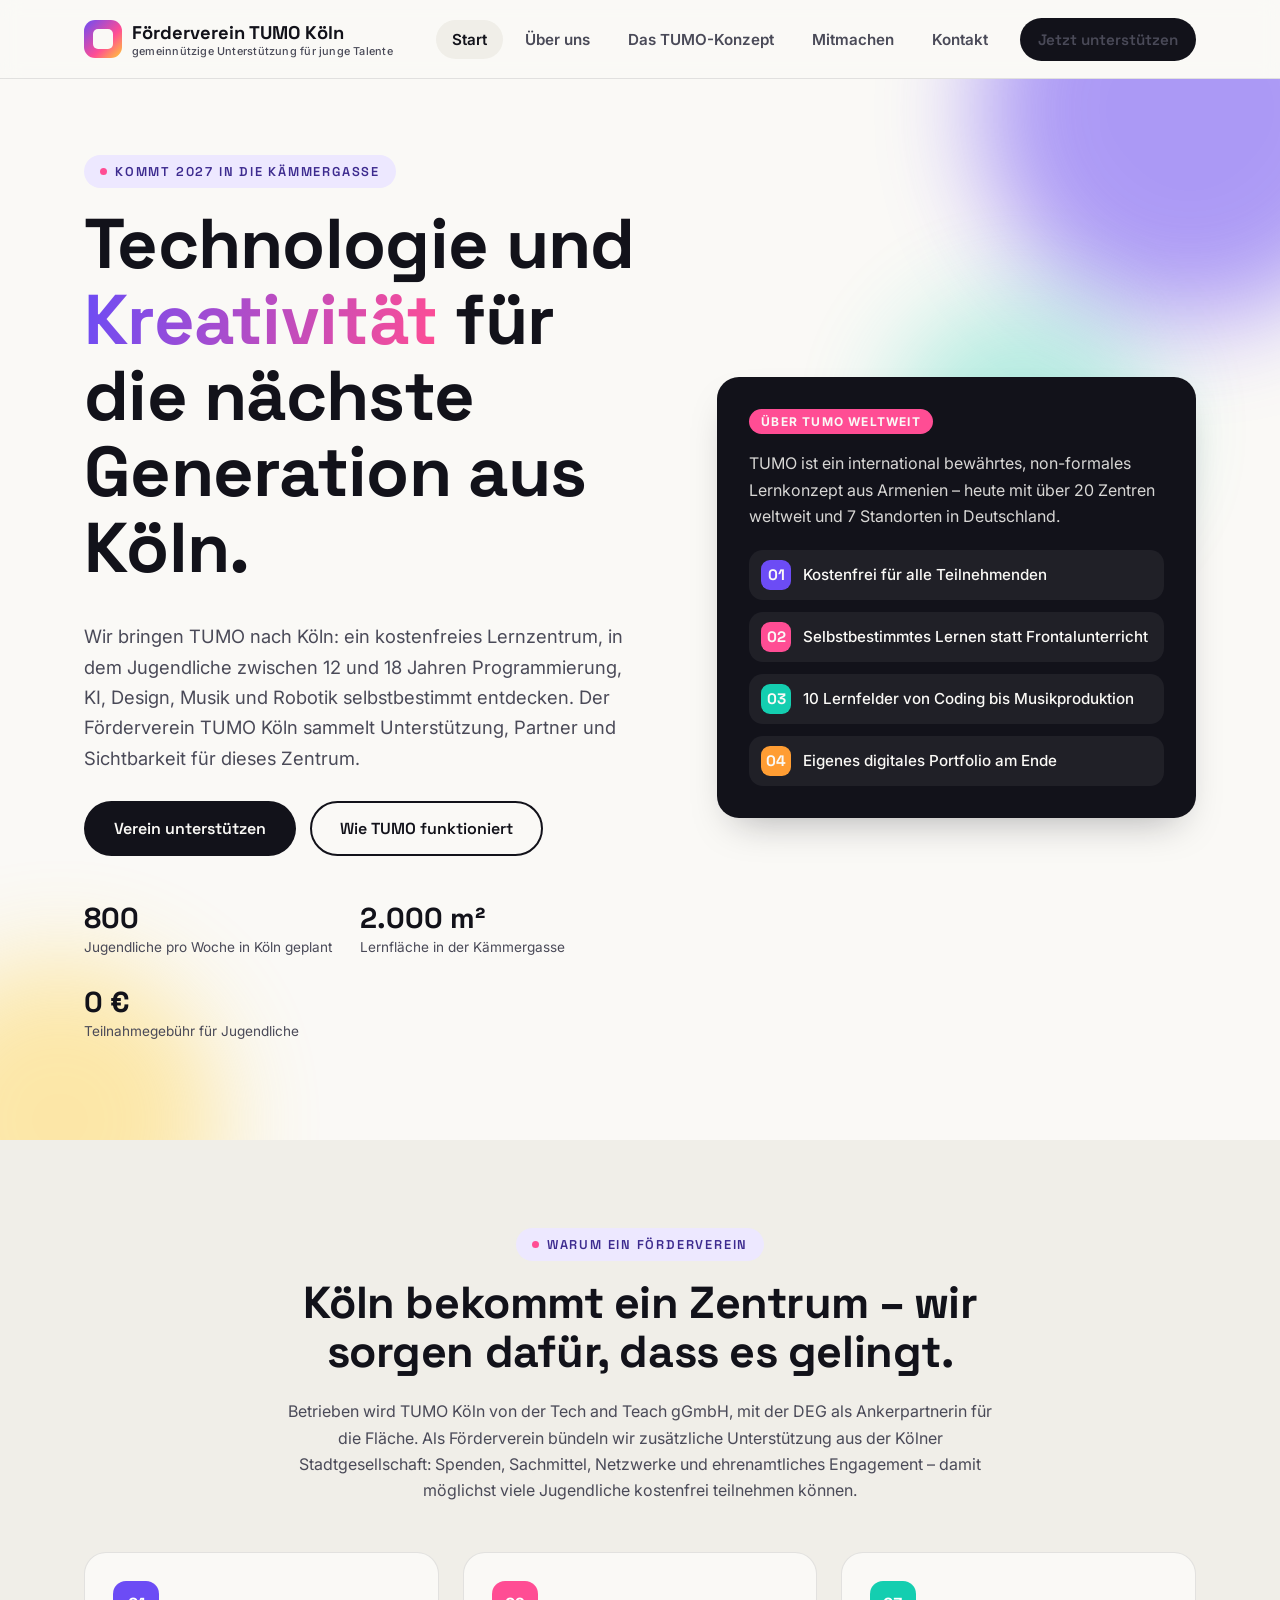
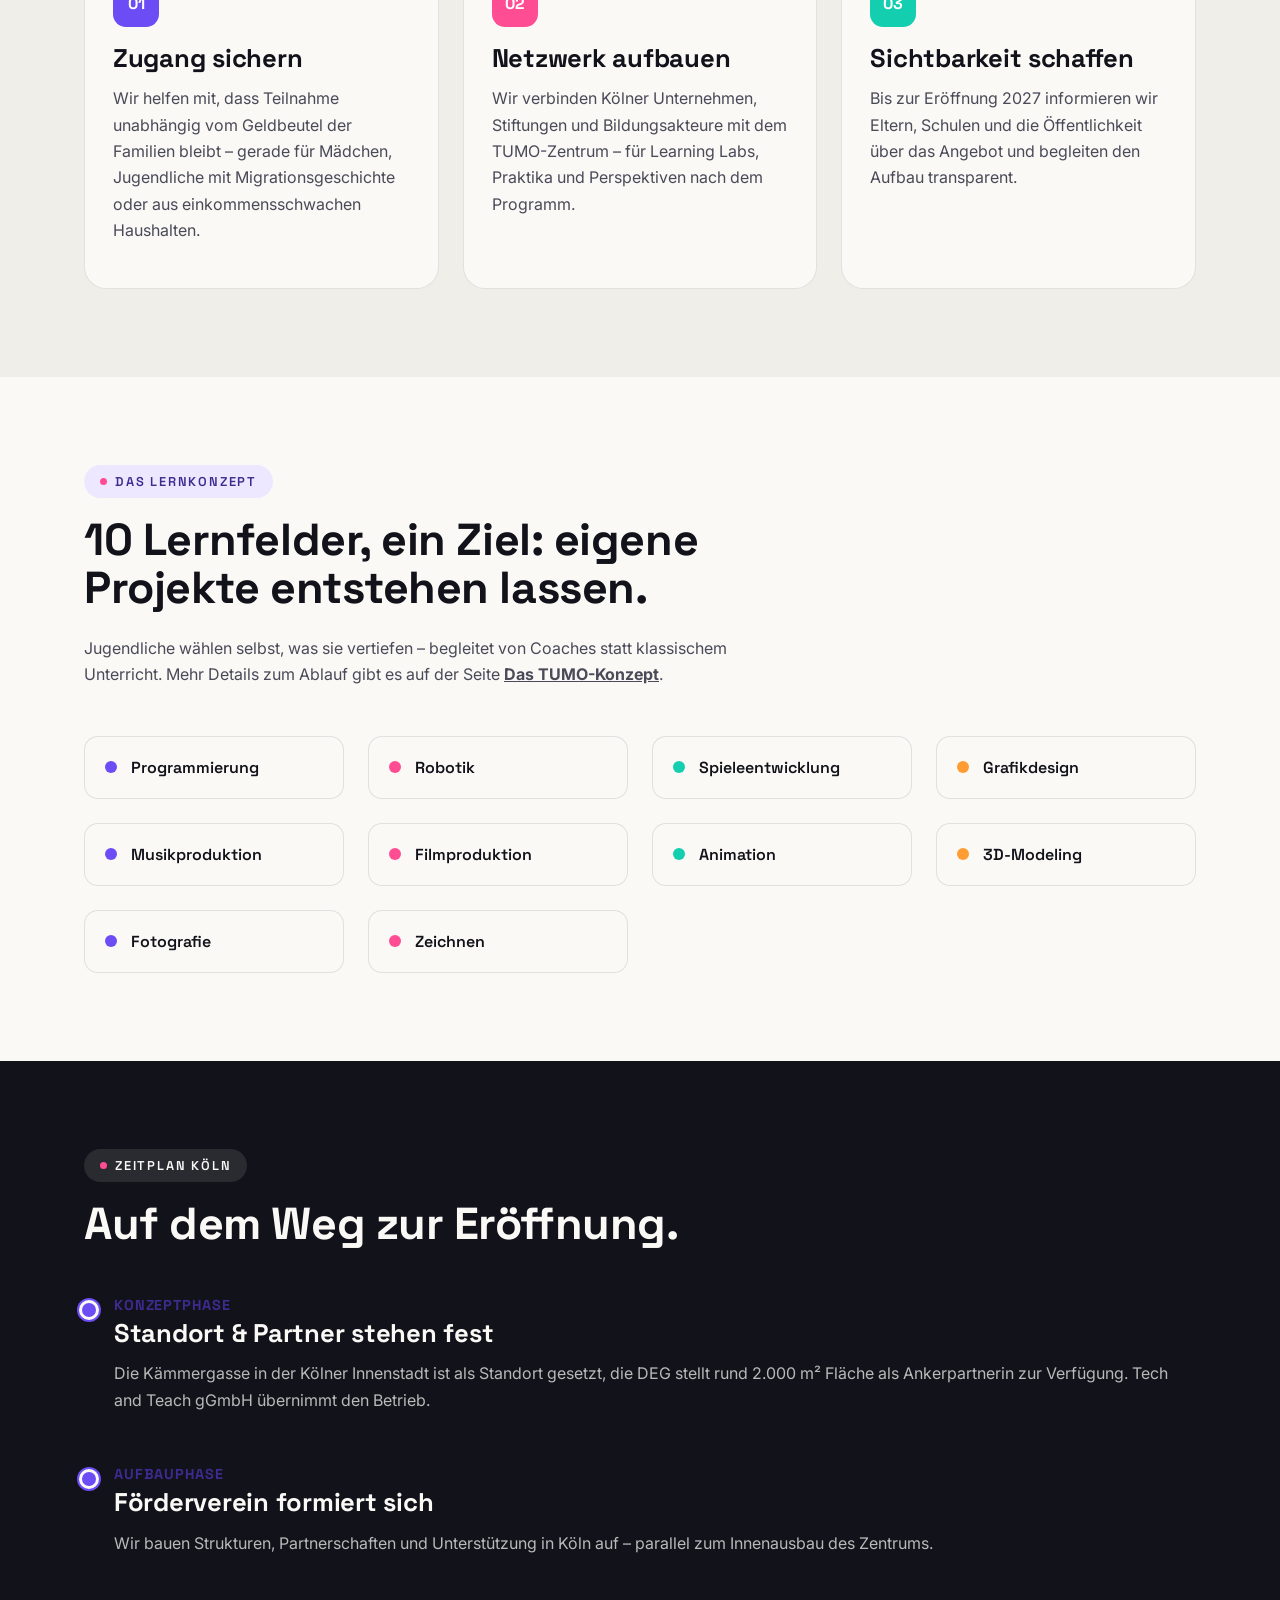
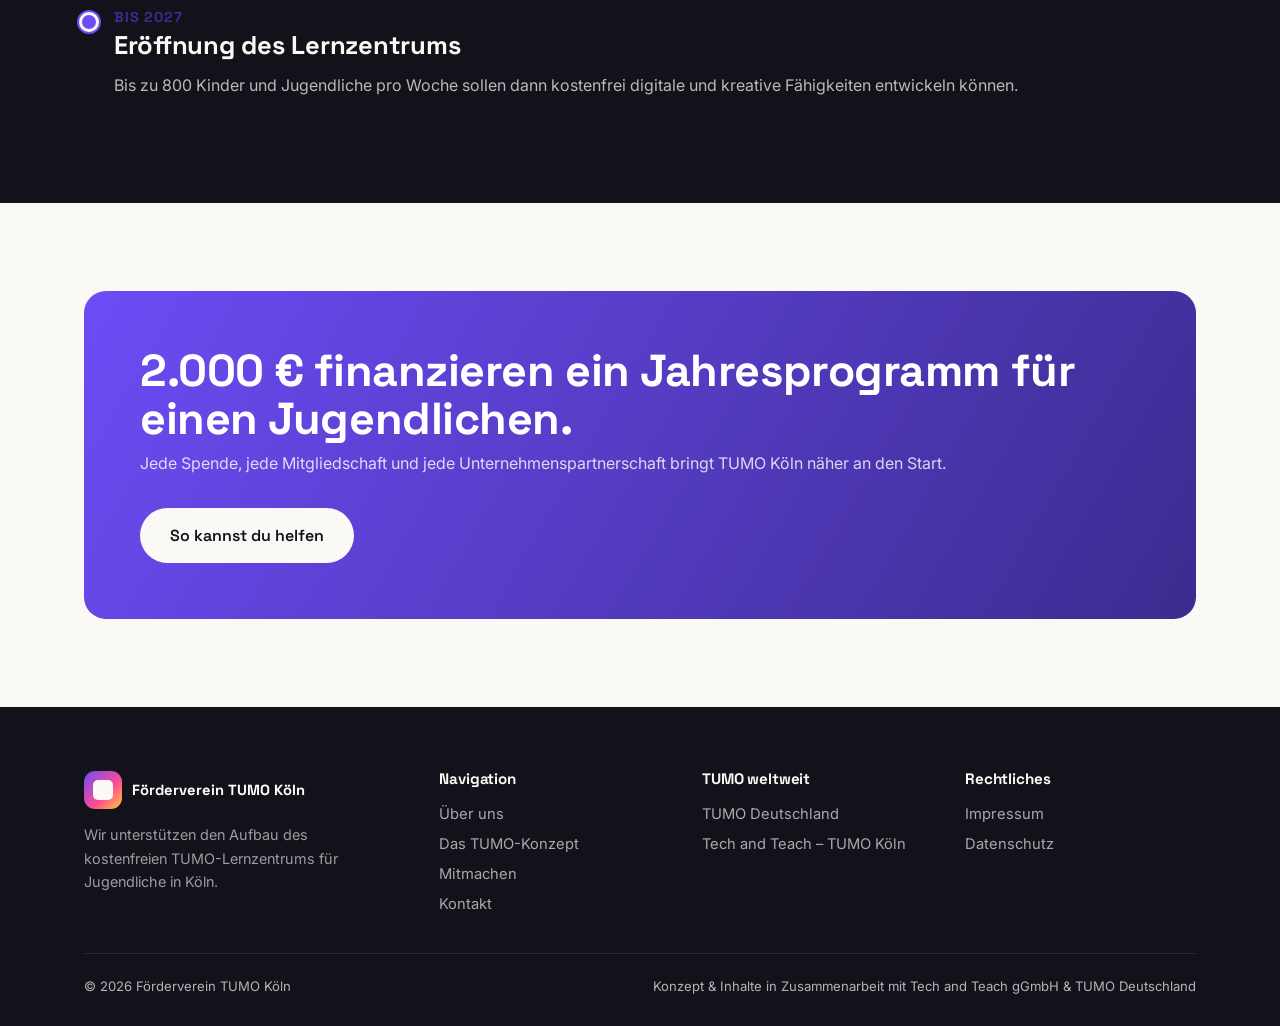
==== index.html @ 78b3e626 "Initial version: Förderverein TUMO Köln website Neue Website als Ersatz für die bisherige Elementor/" ====
<!doctype html>
<html lang="de">
<head>
<meta charset="UTF-8">
<meta name="viewport" content="width=device-width, initial-scale=1">
<title>Förderverein TUMO Köln – Technologie &amp; Kreativität für Jugendliche</title>
<meta name="description" content="Der Förderverein TUMO Köln unterstützt den Aufbau des kostenfreien TUMO-Lernzentrums für Jugendliche in Köln – Programmierung, KI, Design, Musik &amp; mehr.">
<link rel="preconnect" href="https://fonts.googleapis.com">
<link rel="preconnect" href="https://fonts.gstatic.com" crossorigin>
<link href="https://fonts.googleapis.com/css2?family=Space+Grotesk:wght@500;700&family=Inter:wght@400;500;600;700&display=swap" rel="stylesheet">
<link rel="stylesheet" href="css/style.css">
</head>
<body>

<header class="site-header">
  <div class="container">
    <a href="index.html" class="brand">
      <span class="brand-mark" aria-hidden="true"></span>
      <span>Förderverein TUMO Köln<small>gemeinnützige Unterstützung für junge Talente</small></span>
    </a>
    <nav class="main-nav" id="main-nav">
      <a href="index.html" aria-current="page">Start</a>
      <a href="ueber-uns.html">Über uns</a>
      <a href="angebot.html">Das TUMO-Konzept</a>
      <a href="mitmachen.html">Mitmachen</a>
      <a href="kontakt.html">Kontakt</a>
      <div class="nav-cta">
        <a href="mitmachen.html#spenden" class="btn btn-primary">Jetzt unterstützen</a>
      </div>
    </nav>
    <button class="nav-toggle" aria-label="Menü öffnen" aria-expanded="false">
      <span></span><span></span><span></span>
    </button>
  </div>
</header>

<main>

  <section class="hero">
    <div class="hero-blob b1"></div>
    <div class="hero-blob b2"></div>
    <div class="hero-blob b3"></div>
    <div class="container hero-inner">
      <div>
        <span class="eyebrow">Kommt 2027 in die Kämmergasse</span>
        <h1>Technologie und <span>Kreativität</span> für die nächste Generation aus Köln.</h1>
        <p class="hero-lead">
          Wir bringen TUMO nach Köln: ein kostenfreies Lernzentrum, in dem Jugendliche zwischen 12 und 18 Jahren
          Programmierung, KI, Design, Musik und Robotik selbstbestimmt entdecken. Der Förderverein TUMO Köln
          sammelt Unterstützung, Partner und Sichtbarkeit für dieses Zentrum.
        </p>
        <div class="hero-actions">
          <a href="mitmachen.html#spenden" class="btn btn-primary">Verein unterstützen</a>
          <a href="angebot.html" class="btn btn-secondary">Wie TUMO funktioniert</a>
        </div>
        <div class="hero-stats">
          <div class="hero-stat"><strong>800</strong><span>Jugendliche pro Woche in Köln geplant</span></div>
          <div class="hero-stat"><strong>2.000 m²</strong><span>Lernfläche in der Kämmergasse</span></div>
          <div class="hero-stat"><strong>0 €</strong><span>Teilnahmegebühr für Jugendliche</span></div>
        </div>
      </div>
      <div class="hero-card">
        <span class="tag">Über TUMO weltweit</span>
        <p style="color:rgba(250,249,246,0.85)">TUMO ist ein international bewährtes, non-formales Lernkonzept aus Armenien – heute mit über 20 Zentren weltweit und 7 Standorten in Deutschland.</p>
        <ul>
          <li><em style="background:var(--purple)">01</em> Kostenfrei für alle Teilnehmenden</li>
          <li><em style="background:var(--pink)">02</em> Selbstbestimmtes Lernen statt Frontalunterricht</li>
          <li><em style="background:var(--teal)">03</em> 10 Lernfelder von Coding bis Musikproduktion</li>
          <li><em style="background:#ff9d33">04</em> Eigenes digitales Portfolio am Ende</li>
        </ul>
      </div>
    </div>
  </section>

  <section class="section-alt">
    <div class="container">
      <div class="section-head center">
        <span class="eyebrow">Warum ein Förderverein</span>
        <h2>Köln bekommt ein Zentrum – wir sorgen dafür, dass es gelingt.</h2>
        <p>Betrieben wird TUMO Köln von der Tech and Teach gGmbH, mit der DEG als Ankerpartnerin für die Fläche.
          Als Förderverein bündeln wir zusätzliche Unterstützung aus der Kölner Stadtgesellschaft: Spenden,
          Sachmittel, Netzwerke und ehrenamtliches Engagement – damit möglichst viele Jugendliche kostenfrei
          teilnehmen können.</p>
      </div>
      <div class="grid grid-3">
        <div class="card">
          <div class="icon swatch-1">01</div>
          <h3>Zugang sichern</h3>
          <p>Wir helfen mit, dass Teilnahme unabhängig vom Geldbeutel der Familien bleibt – gerade für Mädchen,
            Jugendliche mit Migrationsgeschichte oder aus einkommensschwachen Haushalten.</p>
        </div>
        <div class="card">
          <div class="icon swatch-2">02</div>
          <h3>Netzwerk aufbauen</h3>
          <p>Wir verbinden Kölner Unternehmen, Stiftungen und Bildungsakteure mit dem TUMO-Zentrum – für
            Learning Labs, Praktika und Perspektiven nach dem Programm.</p>
        </div>
        <div class="card">
          <div class="icon swatch-3">03</div>
          <h3>Sichtbarkeit schaffen</h3>
          <p>Bis zur Eröffnung 2027 informieren wir Eltern, Schulen und die Öffentlichkeit über das Angebot
            und begleiten den Aufbau transparent.</p>
        </div>
      </div>
    </div>
  </section>

  <section>
    <div class="container">
      <div class="section-head">
        <span class="eyebrow">Das Lernkonzept</span>
        <h2>10 Lernfelder, ein Ziel: eigene Projekte entstehen lassen.</h2>
        <p>Jugendliche wählen selbst, was sie vertiefen – begleitet von Coaches statt klassischem Unterricht.
          Mehr Details zum Ablauf gibt es auf der Seite <a href="angebot.html"><strong>Das TUMO-Konzept</strong></a>.</p>
      </div>
      <div class="grid grid-4">
        <div class="field-card"><span class="dot" style="background:var(--purple)"></span>Programmierung</div>
        <div class="field-card"><span class="dot" style="background:var(--pink)"></span>Robotik</div>
        <div class="field-card"><span class="dot" style="background:var(--teal)"></span>Spieleentwicklung</div>
        <div class="field-card"><span class="dot" style="background:#ff9d33"></span>Grafikdesign</div>
        <div class="field-card"><span class="dot" style="background:var(--purple)"></span>Musikproduktion</div>
        <div class="field-card"><span class="dot" style="background:var(--pink)"></span>Filmproduktion</div>
        <div class="field-card"><span class="dot" style="background:var(--teal)"></span>Animation</div>
        <div class="field-card"><span class="dot" style="background:#ff9d33"></span>3D-Modeling</div>
        <div class="field-card"><span class="dot" style="background:var(--purple)"></span>Fotografie</div>
        <div class="field-card"><span class="dot" style="background:var(--pink)"></span>Zeichnen</div>
      </div>
    </div>
  </section>

  <section class="section-dark">
    <div class="container">
      <div class="section-head">
        <span class="eyebrow">Zeitplan Köln</span>
        <h2>Auf dem Weg zur Eröffnung.</h2>
      </div>
      <div class="timeline">
        <div class="timeline-item">
          <span class="when">Konzeptphase</span>
          <h3>Standort &amp; Partner stehen fest</h3>
          <p>Die Kämmergasse in der Kölner Innenstadt ist als Standort gesetzt, die DEG stellt rund 2.000 m²
            Fläche als Ankerpartnerin zur Verfügung. Tech and Teach gGmbH übernimmt den Betrieb.</p>
        </div>
        <div class="timeline-item">
          <span class="when">Aufbauphase</span>
          <h3>Förderverein formiert sich</h3>
          <p>Wir bauen Strukturen, Partnerschaften und Unterstützung in Köln auf – parallel zum Innenausbau
            des Zentrums.</p>
        </div>
        <div class="timeline-item">
          <span class="when">Bis 2027</span>
          <h3>Eröffnung des Lernzentrums</h3>
          <p>Bis zu 800 Kinder und Jugendliche pro Woche sollen dann kostenfrei digitale und kreative
            Fähigkeiten entwickeln können.</p>
        </div>
      </div>
    </div>
  </section>

  <section>
    <div class="container">
      <div class="cta-banner">
        <div>
          <h2>2.000 € finanzieren ein Jahresprogramm für einen Jugendlichen.</h2>
          <p>Jede Spende, jede Mitgliedschaft und jede Unternehmenspartnerschaft bringt TUMO Köln näher an den Start.</p>
        </div>
        <a href="mitmachen.html" class="btn btn-light">So kannst du helfen</a>
      </div>
    </div>
  </section>

</main>

<footer class="site-footer">
  <div class="container">
    <div class="footer-grid">
      <div>
        <a href="index.html" class="brand" style="color:#fff;margin-bottom:14px;">
          <span class="brand-mark" aria-hidden="true"></span>
          <span>Förderverein TUMO Köln</span>
        </a>
        <p style="color:rgba(250,249,246,0.6);font-size:0.9rem;max-width:32ch;">
          Wir unterstützen den Aufbau des kostenfreien TUMO-Lernzentrums für Jugendliche in Köln.
        </p>
      </div>
      <div>
        <h4>Navigation</h4>
        <ul>
          <li><a href="ueber-uns.html">Über uns</a></li>
          <li><a href="angebot.html">Das TUMO-Konzept</a></li>
          <li><a href="mitmachen.html">Mitmachen</a></li>
          <li><a href="kontakt.html">Kontakt</a></li>
        </ul>
      </div>
      <div>
        <h4>TUMO weltweit</h4>
        <ul>
          <li><a href="https://tumo.de/" target="_blank" rel="noopener">TUMO Deutschland</a></li>
          <li><a href="https://www.techandteach.de/tumo-koeln" target="_blank" rel="noopener">Tech and Teach – TUMO Köln</a></li>
        </ul>
      </div>
      <div>
        <h4>Rechtliches</h4>
        <ul>
          <li><a href="impressum.html">Impressum</a></li>
          <li><a href="datenschutz.html">Datenschutz</a></li>
        </ul>
      </div>
    </div>
    <div class="footer-bottom">
      <span>© <span data-year></span> Förderverein TUMO Köln</span>
      <span>Konzept &amp; Inhalte in Zusammenarbeit mit Tech and Teach gGmbH &amp; TUMO Deutschland</span>
    </div>
  </div>
</footer>

<script src="js/main.js"></script>
</body>
</html>
---- css/style.css ----
/* =========================================================
   Förderverein TUMO Köln – Design System
   ========================================================= */

:root {
  --ink: #12121a;
  --ink-soft: #4a4a58;
  --paper: #faf9f6;
  --paper-alt: #f0eee8;
  --purple: #6c4cf5;
  --purple-deep: #3d2b8f;
  --pink: #ff4d94;
  --yellow: #ffcc33;
  --teal: #14ceb0;
  --line: rgba(18, 18, 26, 0.1);
  --radius: 22px;
  --radius-sm: 14px;
  --shadow: 0 18px 40px -18px rgba(18, 18, 26, 0.35);
  --container: 1160px;
  --ff-display: "Space Grotesk", "Segoe UI", sans-serif;
  --ff-body: "Inter", "Segoe UI", sans-serif;
}

* {
  box-sizing: border-box;
}

html {
  scroll-behavior: smooth;
}

body {
  margin: 0;
  font-family: var(--ff-body);
  color: var(--ink);
  background: var(--paper);
  -webkit-font-smoothing: antialiased;
  overflow-x: hidden;
}

img {
  max-width: 100%;
  display: block;
}

a {
  color: inherit;
}

h1, h2, h3, h4 {
  font-family: var(--ff-display);
  line-height: 1.08;
  margin: 0 0 0.5em;
  letter-spacing: -0.01em;
}

h1 { font-size: clamp(2.4rem, 5.5vw, 4.4rem); }
h2 { font-size: clamp(1.9rem, 3.6vw, 2.8rem); }
h3 { font-size: clamp(1.25rem, 2vw, 1.6rem); }

p {
  line-height: 1.65;
  color: var(--ink-soft);
  margin: 0 0 1em;
}

.container {
  max-width: var(--container);
  margin: 0 auto;
  padding: 0 24px;
}

.eyebrow {
  display: inline-flex;
  align-items: center;
  gap: 8px;
  font-family: var(--ff-display);
  font-size: 0.8rem;
  font-weight: 600;
  text-transform: uppercase;
  letter-spacing: 0.14em;
  color: var(--purple-deep);
  background: #ede8ff;
  padding: 8px 16px;
  border-radius: 999px;
  margin-bottom: 18px;
}

.eyebrow::before {
  content: "";
  width: 7px;
  height: 7px;
  border-radius: 50%;
  background: var(--pink);
}

/* ---------- Buttons ---------- */

.btn {
  display: inline-flex;
  align-items: center;
  justify-content: center;
  gap: 8px;
  font-family: var(--ff-display);
  font-weight: 600;
  font-size: 1rem;
  padding: 15px 28px;
  border-radius: 999px;
  text-decoration: none;
  border: 2px solid transparent;
  cursor: pointer;
  transition: transform 0.18s ease, box-shadow 0.18s ease, background 0.18s ease, color 0.18s ease;
}

.btn-primary {
  background: var(--ink);
  color: var(--paper);
}
.btn-primary:hover {
  transform: translateY(-2px);
  box-shadow: var(--shadow);
  background: var(--purple);
}

.btn-secondary {
  background: transparent;
  color: var(--ink);
  border-color: var(--ink);
}
.btn-secondary:hover {
  transform: translateY(-2px);
  background: var(--ink);
  color: var(--paper);
}

.btn-light {
  background: var(--paper);
  color: var(--ink);
}
.btn-light:hover {
  transform: translateY(-2px);
  background: var(--yellow);
}

/* ---------- Header ---------- */

.site-header {
  position: sticky;
  top: 0;
  z-index: 100;
  background: rgba(250, 249, 246, 0.85);
  backdrop-filter: blur(10px);
  border-bottom: 1px solid var(--line);
}

.site-header .container {
  display: flex;
  align-items: center;
  justify-content: space-between;
  height: 78px;
}

.brand {
  display: flex;
  align-items: center;
  gap: 10px;
  text-decoration: none;
  font-family: var(--ff-display);
  font-weight: 700;
  font-size: 1.15rem;
  color: var(--ink);
}

.brand-mark {
  width: 38px;
  height: 38px;
  border-radius: 11px;
  background: linear-gradient(135deg, var(--purple), var(--pink) 60%, var(--yellow));
  position: relative;
  flex-shrink: 0;
}
.brand-mark::after {
  content: "";
  position: absolute;
  inset: 9px;
  border-radius: 5px;
  background: var(--paper);
}

.brand small {
  display: block;
  font-family: var(--ff-body);
  font-weight: 500;
  font-size: 0.68rem;
  color: var(--ink-soft);
  letter-spacing: 0.02em;
}

.main-nav {
  display: flex;
  align-items: center;
  gap: 6px;
}

.main-nav a {
  text-decoration: none;
  font-weight: 600;
  font-size: 0.95rem;
  color: var(--ink-soft);
  padding: 10px 16px;
  border-radius: 999px;
  transition: background 0.15s ease, color 0.15s ease;
}

.main-nav a:hover,
.main-nav a[aria-current="page"] {
  background: var(--paper-alt);
  color: var(--ink);
}

.nav-cta {
  margin-left: 10px;
}

.nav-toggle {
  display: none;
  background: none;
  border: none;
  cursor: pointer;
  padding: 8px;
}

.nav-toggle span {
  display: block;
  width: 24px;
  height: 2px;
  background: var(--ink);
  margin: 5px 0;
  transition: transform 0.2s ease, opacity 0.2s ease;
}

@media (max-width: 900px) {
  .nav-toggle {
    display: block;
  }
  .main-nav {
    position: fixed;
    inset: 78px 0 0 0;
    background: var(--paper);
    flex-direction: column;
    align-items: stretch;
    padding: 20px 24px 40px;
    gap: 4px;
    transform: translateY(-8px);
    opacity: 0;
    pointer-events: none;
    transition: opacity 0.2s ease, transform 0.2s ease;
  }
  .main-nav.is-open {
    opacity: 1;
    transform: translateY(0);
    pointer-events: auto;
  }
  .main-nav a {
    padding: 14px 12px;
    font-size: 1.1rem;
    border-bottom: 1px solid var(--line);
    border-radius: 0;
  }
  .nav-cta {
    margin: 14px 0 0;
  }
  .nav-cta .btn {
    width: 100%;
  }
}

/* ---------- Hero ---------- */

.hero {
  position: relative;
  padding: 76px 0 100px;
  overflow: hidden;
}

.hero-blob {
  position: absolute;
  border-radius: 50%;
  filter: blur(50px);
  opacity: 0.55;
  z-index: 0;
}
.hero-blob.b1 { width: 420px; height: 420px; background: var(--purple); top: -180px; right: -120px; }
.hero-blob.b2 { width: 320px; height: 320px; background: var(--yellow); bottom: -140px; left: -100px; opacity: 0.4; }
.hero-blob.b3 { width: 260px; height: 260px; background: var(--teal); top: 220px; right: 10%; opacity: 0.3; }

.hero-inner {
  position: relative;
  z-index: 1;
  display: grid;
  grid-template-columns: 1.1fr 0.9fr;
  gap: 48px;
  align-items: center;
}

@media (max-width: 900px) {
  .hero-inner {
    grid-template-columns: 1fr;
  }
}

.hero h1 span {
  background: linear-gradient(100deg, var(--purple), var(--pink));
  -webkit-background-clip: text;
  background-clip: text;
  color: transparent;
}

.hero-lead {
  font-size: 1.15rem;
  max-width: 46ch;
}

.hero-actions {
  display: flex;
  flex-wrap: wrap;
  gap: 14px;
  margin-top: 28px;
}

.hero-stats {
  display: flex;
  gap: 28px;
  margin-top: 44px;
  flex-wrap: wrap;
}

.hero-stat strong {
  display: block;
  font-family: var(--ff-display);
  font-size: 1.8rem;
}

.hero-stat span {
  font-size: 0.85rem;
  color: var(--ink-soft);
}

.hero-card {
  background: var(--ink);
  color: var(--paper);
  border-radius: var(--radius);
  padding: 32px;
  box-shadow: var(--shadow);
  position: relative;
}

.hero-card .tag {
  display: inline-block;
  font-size: 0.75rem;
  font-weight: 700;
  text-transform: uppercase;
  letter-spacing: 0.1em;
  background: var(--pink);
  padding: 5px 12px;
  border-radius: 999px;
  margin-bottom: 16px;
}

.hero-card ul {
  list-style: none;
  margin: 20px 0 0;
  padding: 0;
  display: grid;
  gap: 12px;
}

.hero-card li {
  display: flex;
  align-items: center;
  gap: 12px;
  font-weight: 500;
  font-size: 0.95rem;
  padding: 10px 12px;
  background: rgba(255,255,255,0.06);
  border-radius: var(--radius-sm);
}

.hero-card li em {
  font-style: normal;
  width: 30px;
  height: 30px;
  border-radius: 9px;
  display: flex;
  align-items: center;
  justify-content: center;
  font-family: var(--ff-display);
  font-weight: 700;
  flex-shrink: 0;
}

/* ---------- Sections ---------- */

section {
  padding: 88px 0;
}

.section-alt {
  background: var(--paper-alt);
}

.section-dark {
  background: var(--ink);
  color: var(--paper);
}
.section-dark p { color: rgba(250,249,246,0.72); }
.section-dark .eyebrow { background: rgba(255,255,255,0.1); color: var(--paper); }

.section-head {
  max-width: 720px;
  margin: 0 0 48px;
}

.section-head.center {
  margin-left: auto;
  margin-right: auto;
  text-align: center;
}

/* ---------- Grids & Cards ---------- */

.grid {
  display: grid;
  gap: 24px;
}

.grid-3 { grid-template-columns: repeat(3, 1fr); }
.grid-2 { grid-template-columns: repeat(2, 1fr); }
.grid-4 { grid-template-columns: repeat(4, 1fr); }

@media (max-width: 900px) {
  .grid-3, .grid-4 { grid-template-columns: repeat(2, 1fr); }
}
@media (max-width: 620px) {
  .grid-3, .grid-4, .grid-2 { grid-template-columns: 1fr; }
}

.card {
  background: var(--paper);
  border-radius: var(--radius);
  padding: 28px;
  border: 1px solid var(--line);
  transition: transform 0.2s ease, box-shadow 0.2s ease;
}

.card:hover {
  transform: translateY(-4px);
  box-shadow: var(--shadow);
}

.card .icon {
  width: 46px;
  height: 46px;
  border-radius: 13px;
  display: flex;
  align-items: center;
  justify-content: center;
  font-family: var(--ff-display);
  font-weight: 700;
  color: #fff;
  margin-bottom: 18px;
}

.swatch-1 { background: var(--purple); }
.swatch-2 { background: var(--pink); }
.swatch-3 { background: var(--teal); }
.swatch-4 { background: #ff9d33; }

.field-card {
  background: var(--paper);
  border: 1px solid var(--line);
  border-radius: var(--radius-sm);
  padding: 20px;
  display: flex;
  align-items: center;
  gap: 14px;
  font-weight: 600;
  font-family: var(--ff-display);
}

.field-card .dot {
  width: 12px;
  height: 12px;
  border-radius: 50%;
  flex-shrink: 0;
}

/* ---------- Timeline ---------- */

.timeline {
  position: relative;
  margin-top: 40px;
  padding-left: 28px;
  border-left: 2px solid var(--line);
  display: grid;
  gap: 36px;
}

.timeline-item {
  position: relative;
}

.timeline-item::before {
  content: "";
  position: absolute;
  left: -35px;
  top: 4px;
  width: 14px;
  height: 14px;
  border-radius: 50%;
  background: var(--purple);
  border: 3px solid var(--paper);
  box-shadow: 0 0 0 2px var(--purple);
}

.timeline-item .when {
  font-family: var(--ff-display);
  font-weight: 700;
  color: var(--purple-deep);
  font-size: 0.9rem;
  text-transform: uppercase;
  letter-spacing: 0.06em;
  margin-bottom: 6px;
  display: block;
}

/* ---------- CTA banner ---------- */

.cta-banner {
  background: linear-gradient(120deg, var(--purple), var(--purple-deep));
  color: #fff;
  border-radius: var(--radius);
  padding: 56px;
  display: flex;
  align-items: center;
  justify-content: space-between;
  gap: 32px;
  flex-wrap: wrap;
}

.cta-banner h2 {
  margin: 0 0 6px;
}

.cta-banner p {
  color: rgba(255,255,255,0.8);
  margin: 0;
}

/* ---------- Footer ---------- */

.site-footer {
  background: var(--ink);
  color: rgba(250,249,246,0.7);
  padding: 64px 0 32px;
}

.footer-grid {
  display: grid;
  grid-template-columns: 1.4fr 1fr 1fr 1fr;
  gap: 32px;
  padding-bottom: 40px;
  border-bottom: 1px solid rgba(255,255,255,0.1);
}

@media (max-width: 760px) {
  .footer-grid { grid-template-columns: 1fr 1fr; }
}

.footer-grid h4 {
  color: var(--paper);
  font-size: 0.95rem;
  margin-bottom: 16px;
}

.footer-grid ul {
  list-style: none;
  padding: 0;
  margin: 0;
  display: grid;
  gap: 10px;
}

.footer-grid a {
  text-decoration: none;
  color: rgba(250,249,246,0.65);
  font-size: 0.92rem;
}
.footer-grid a:hover { color: #fff; }

.footer-bottom {
  display: flex;
  justify-content: space-between;
  align-items: center;
  flex-wrap: wrap;
  gap: 12px;
  padding-top: 24px;
  font-size: 0.82rem;
}

/* ---------- Utility ---------- */

.text-center { text-align: center; }
.mt-0 { margin-top: 0; }

.tag-list {
  display: flex;
  flex-wrap: wrap;
  gap: 10px;
  margin-top: 18px;
}

.tag-pill {
  background: var(--paper-alt);
  border: 1px solid var(--line);
  padding: 8px 14px;
  border-radius: 999px;
  font-size: 0.85rem;
  font-weight: 600;
}

.callout {
  background: #fff8e0;
  border: 1px solid #f3e0a0;
  border-radius: var(--radius-sm);
  padding: 20px 24px;
  font-size: 0.95rem;
}
.callout strong { color: var(--ink); }

.page-hero {
  padding: 56px 0 20px;
}

.two-col {
  display: grid;
  grid-template-columns: 1fr 1fr;
  gap: 40px;
  align-items: start;
}
@media (max-width: 820px) {
  .two-col { grid-template-columns: 1fr; }
}

table.legal {
  width: 100%;
  border-collapse: collapse;
  margin: 20px 0;
}
table.legal td {
  padding: 10px 0;
  border-bottom: 1px solid var(--line);
  vertical-align: top;
}
table.legal td:first-child {
  font-weight: 600;
  width: 220px;
  color: var(--ink);
}

.todo-flag {
  display: inline-block;
  background: var(--pink);
  color: #fff;
  font-size: 0.7rem;
  font-weight: 700;
  padding: 2px 8px;
  border-radius: 6px;
  margin-left: 8px;
  vertical-align: middle;
  text-transform: uppercase;
}
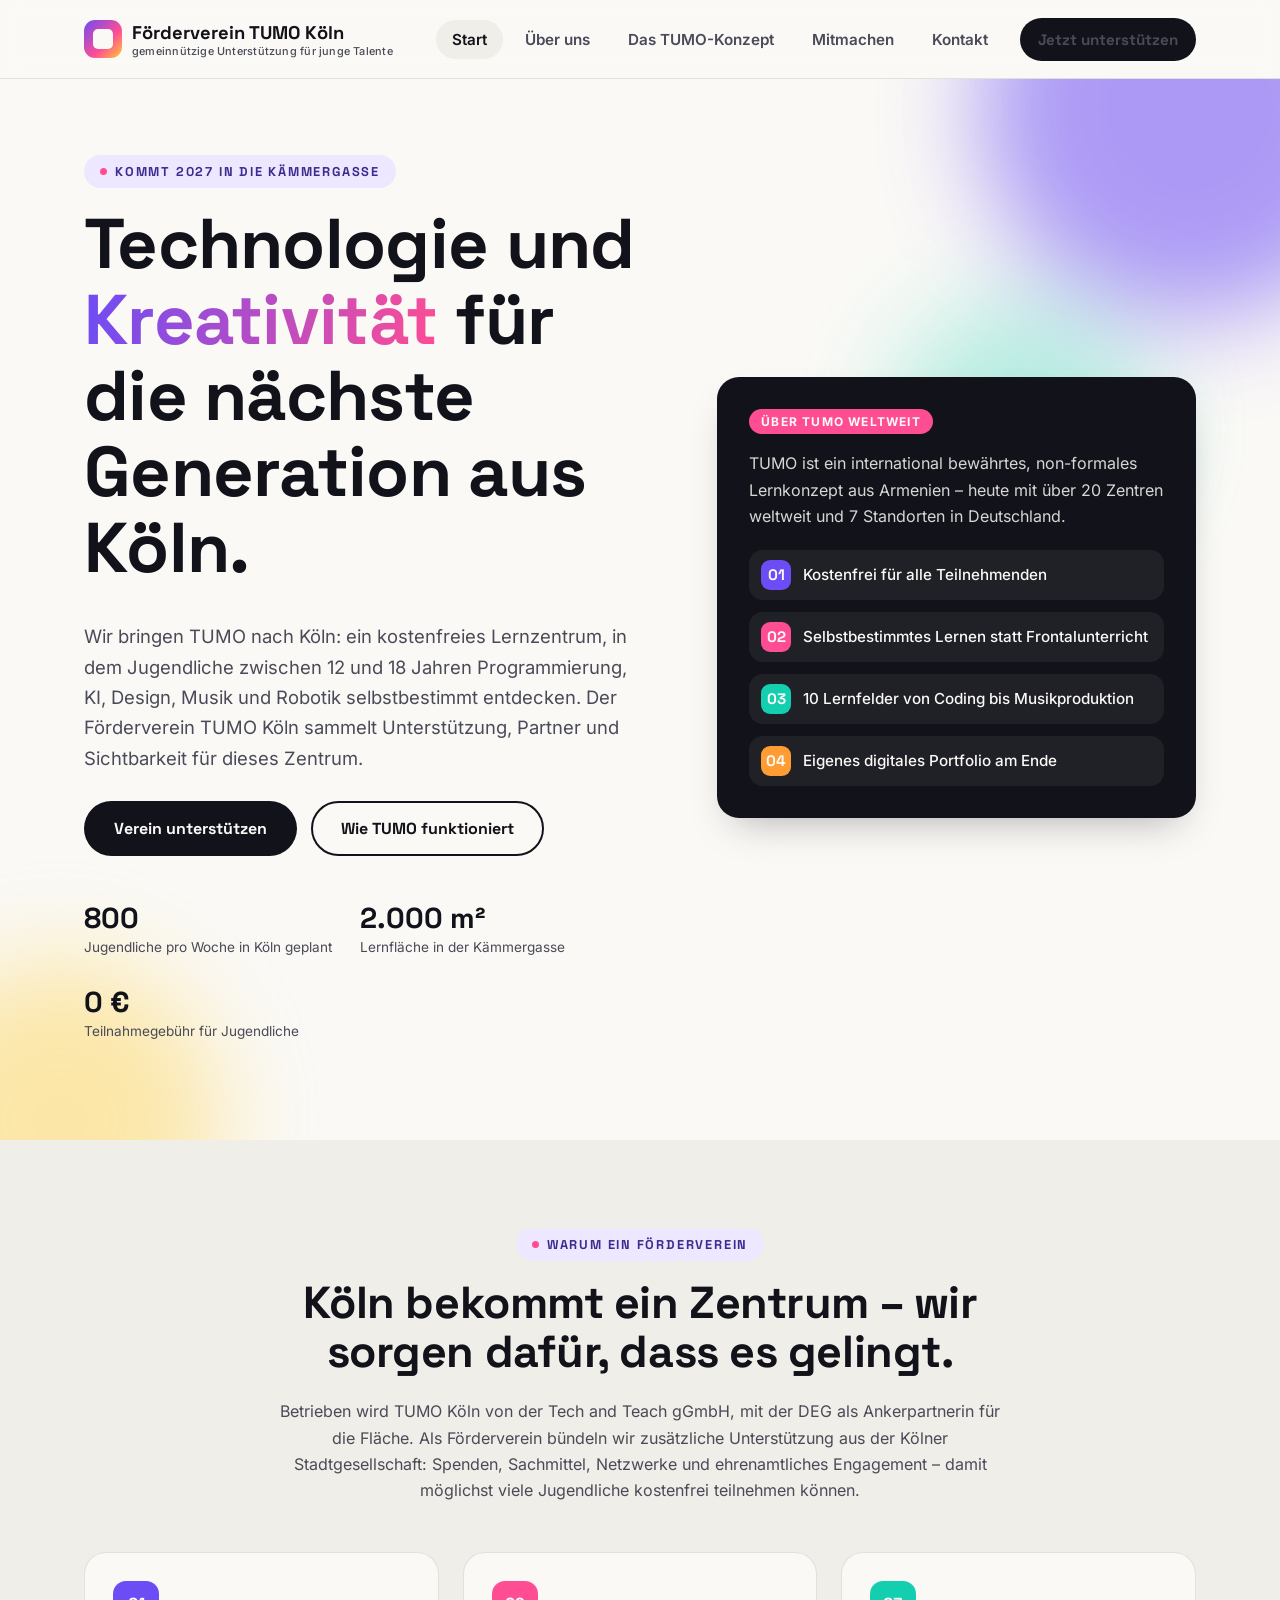
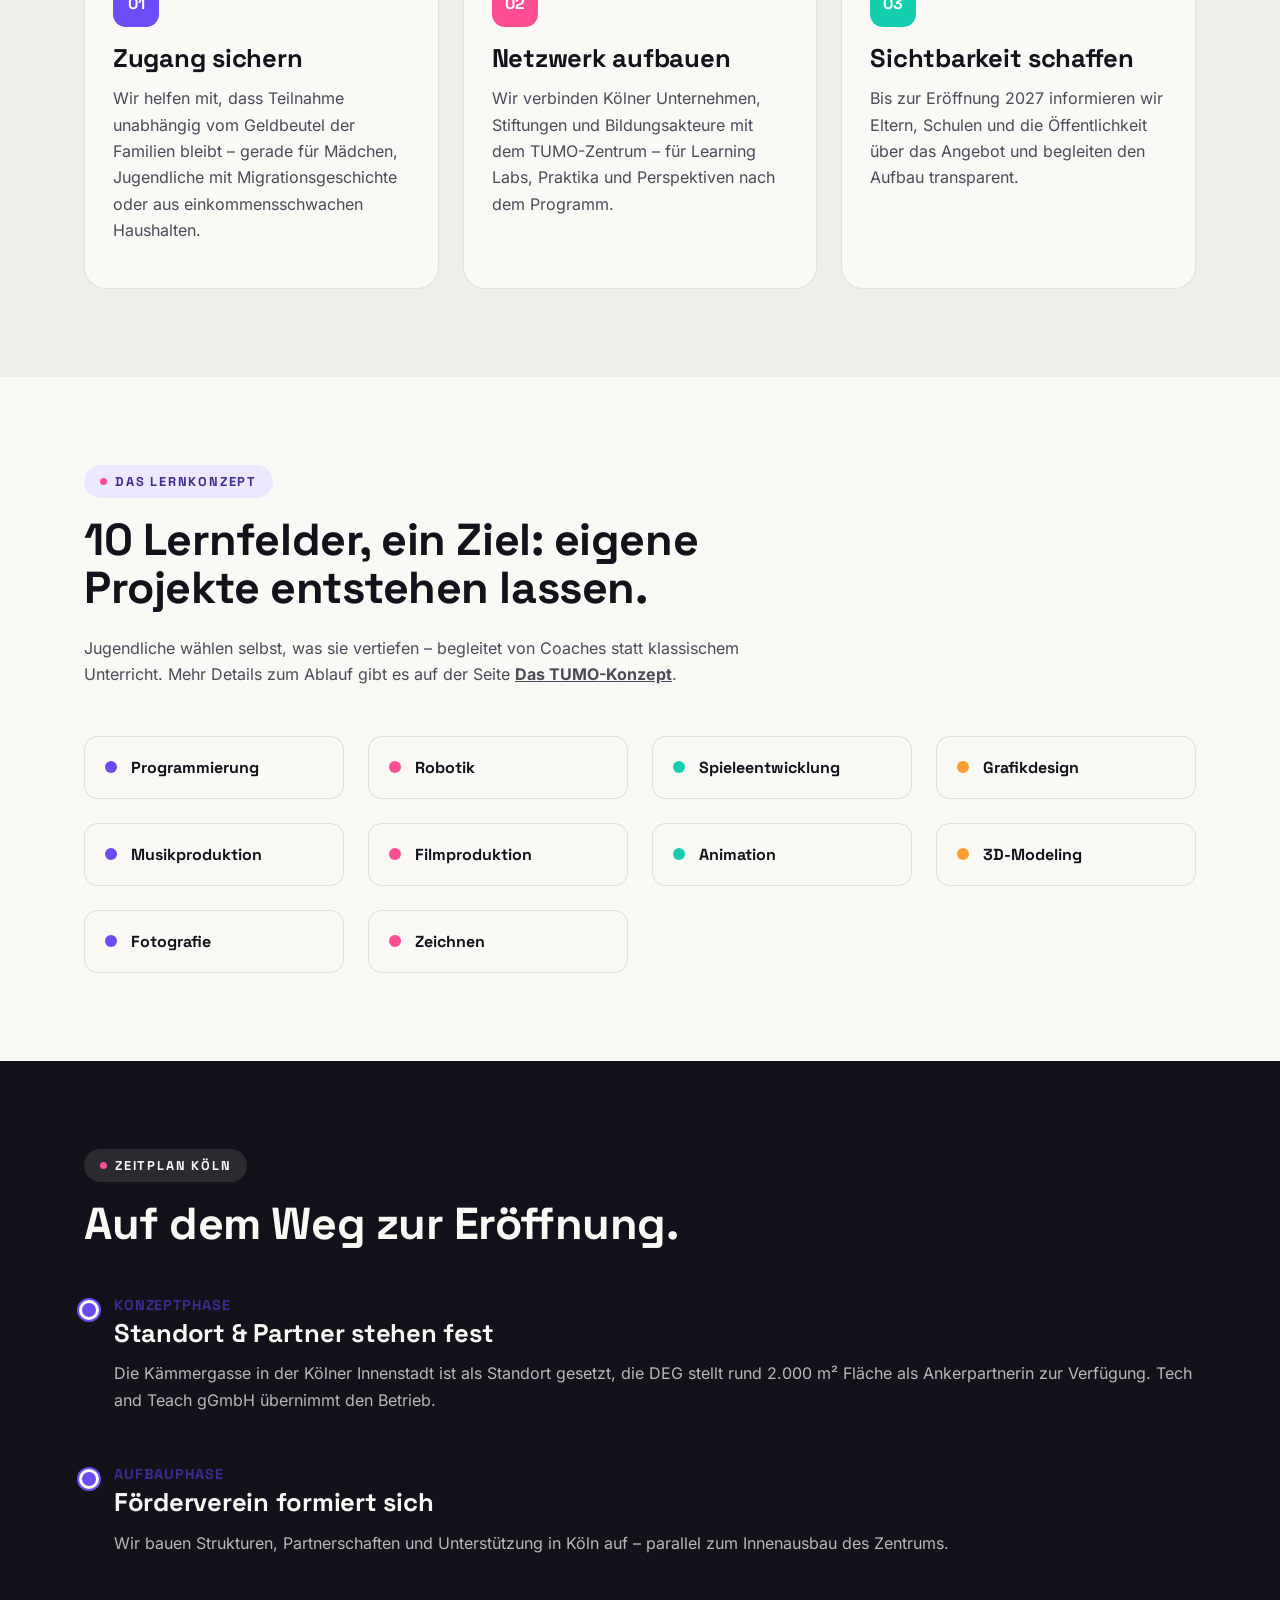
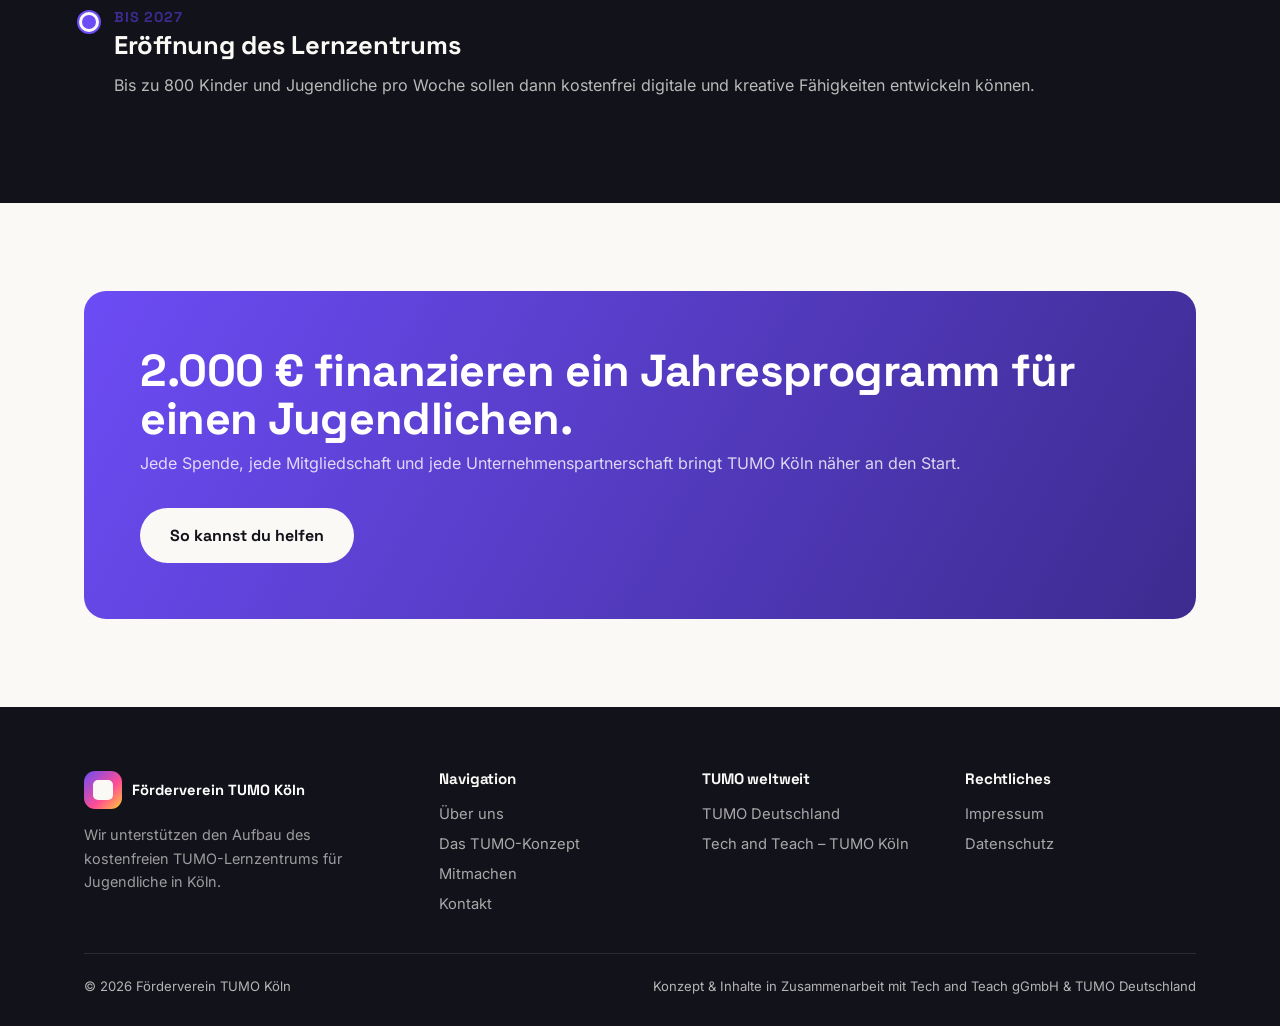
==== commit f20bdf25: "Kennzeichnung "Verein in Gründung", DDG/MStV, Schriften lokal - Platzhalter durch Hinweise ersetzt, " ====
--- a/index.html
+++ b/index.html
@@ -5,9 +5,6 @@
 <meta name="viewport" content="width=device-width, initial-scale=1">
 <title>Förderverein TUMO Köln – Technologie &amp; Kreativität für Jugendliche</title>
 <meta name="description" content="Der Förderverein TUMO Köln unterstützt den Aufbau des kostenfreien TUMO-Lernzentrums für Jugendliche in Köln – Programmierung, KI, Design, Musik &amp; mehr.">
-<link rel="preconnect" href="https://fonts.googleapis.com">
-<link rel="preconnect" href="https://fonts.gstatic.com" crossorigin>
-<link href="https://fonts.googleapis.com/css2?family=Space+Grotesk:wght@500;700&family=Inter:wght@400;500;600;700&display=swap" rel="stylesheet">
 <link rel="stylesheet" href="css/style.css">
 </head>
 <body>
--- a/css/style.css
+++ b/css/style.css
@@ -1,6 +1,116 @@
 /* =========================================================
    Förderverein TUMO Köln – Design System
    ========================================================= */
+
+/* Schriften lokal eingebunden (keine Verbindung zu Google-Servern) */
+
+@font-face {
+  font-family: "Inter";
+  font-style: normal;
+  font-weight: 400;
+  font-display: swap;
+  src: url("../assets/fonts/inter-latin-ext-400.woff2") format("woff2");
+  unicode-range: U+0100-02BA, U+02BD-02C5, U+02C7-02CC, U+02CE-02D7, U+02DD-02FF, U+0304, U+0308, U+0329, U+1D00-1DBF, U+1E00-1E9F, U+1EF2-1EFF, U+2020, U+20A0-20AB, U+20AD-20C0, U+2113, U+2C60-2C7F, U+A720-A7FF;
+}
+
+@font-face {
+  font-family: "Inter";
+  font-style: normal;
+  font-weight: 400;
+  font-display: swap;
+  src: url("../assets/fonts/inter-latin-400.woff2") format("woff2");
+  unicode-range: U+0000-00FF, U+0131, U+0152-0153, U+02BB-02BC, U+02C6, U+02DA, U+02DC, U+0304, U+0308, U+0329, U+2000-206F, U+20AC, U+2122, U+2191, U+2193, U+2212, U+2215, U+FEFF, U+FFFD;
+}
+
+@font-face {
+  font-family: "Inter";
+  font-style: normal;
+  font-weight: 500;
+  font-display: swap;
+  src: url("../assets/fonts/inter-latin-ext-500.woff2") format("woff2");
+  unicode-range: U+0100-02BA, U+02BD-02C5, U+02C7-02CC, U+02CE-02D7, U+02DD-02FF, U+0304, U+0308, U+0329, U+1D00-1DBF, U+1E00-1E9F, U+1EF2-1EFF, U+2020, U+20A0-20AB, U+20AD-20C0, U+2113, U+2C60-2C7F, U+A720-A7FF;
+}
+
+@font-face {
+  font-family: "Inter";
+  font-style: normal;
+  font-weight: 500;
+  font-display: swap;
+  src: url("../assets/fonts/inter-latin-500.woff2") format("woff2");
+  unicode-range: U+0000-00FF, U+0131, U+0152-0153, U+02BB-02BC, U+02C6, U+02DA, U+02DC, U+0304, U+0308, U+0329, U+2000-206F, U+20AC, U+2122, U+2191, U+2193, U+2212, U+2215, U+FEFF, U+FFFD;
+}
+
+@font-face {
+  font-family: "Inter";
+  font-style: normal;
+  font-weight: 600;
+  font-display: swap;
+  src: url("../assets/fonts/inter-latin-ext-600.woff2") format("woff2");
+  unicode-range: U+0100-02BA, U+02BD-02C5, U+02C7-02CC, U+02CE-02D7, U+02DD-02FF, U+0304, U+0308, U+0329, U+1D00-1DBF, U+1E00-1E9F, U+1EF2-1EFF, U+2020, U+20A0-20AB, U+20AD-20C0, U+2113, U+2C60-2C7F, U+A720-A7FF;
+}
+
+@font-face {
+  font-family: "Inter";
+  font-style: normal;
+  font-weight: 600;
+  font-display: swap;
+  src: url("../assets/fonts/inter-latin-600.woff2") format("woff2");
+  unicode-range: U+0000-00FF, U+0131, U+0152-0153, U+02BB-02BC, U+02C6, U+02DA, U+02DC, U+0304, U+0308, U+0329, U+2000-206F, U+20AC, U+2122, U+2191, U+2193, U+2212, U+2215, U+FEFF, U+FFFD;
+}
+
+@font-face {
+  font-family: "Inter";
+  font-style: normal;
+  font-weight: 700;
+  font-display: swap;
+  src: url("../assets/fonts/inter-latin-ext-700.woff2") format("woff2");
+  unicode-range: U+0100-02BA, U+02BD-02C5, U+02C7-02CC, U+02CE-02D7, U+02DD-02FF, U+0304, U+0308, U+0329, U+1D00-1DBF, U+1E00-1E9F, U+1EF2-1EFF, U+2020, U+20A0-20AB, U+20AD-20C0, U+2113, U+2C60-2C7F, U+A720-A7FF;
+}
+
+@font-face {
+  font-family: "Inter";
+  font-style: normal;
+  font-weight: 700;
+  font-display: swap;
+  src: url("../assets/fonts/inter-latin-700.woff2") format("woff2");
+  unicode-range: U+0000-00FF, U+0131, U+0152-0153, U+02BB-02BC, U+02C6, U+02DA, U+02DC, U+0304, U+0308, U+0329, U+2000-206F, U+20AC, U+2122, U+2191, U+2193, U+2212, U+2215, U+FEFF, U+FFFD;
+}
+
+@font-face {
+  font-family: "Space Grotesk";
+  font-style: normal;
+  font-weight: 500;
+  font-display: swap;
+  src: url("../assets/fonts/space-grotesk-latin-ext-500.woff2") format("woff2");
+  unicode-range: U+0100-02BA, U+02BD-02C5, U+02C7-02CC, U+02CE-02D7, U+02DD-02FF, U+0304, U+0308, U+0329, U+1D00-1DBF, U+1E00-1E9F, U+1EF2-1EFF, U+2020, U+20A0-20AB, U+20AD-20C0, U+2113, U+2C60-2C7F, U+A720-A7FF;
+}
+
+@font-face {
+  font-family: "Space Grotesk";
+  font-style: normal;
+  font-weight: 500;
+  font-display: swap;
+  src: url("../assets/fonts/space-grotesk-latin-500.woff2") format("woff2");
+  unicode-range: U+0000-00FF, U+0131, U+0152-0153, U+02BB-02BC, U+02C6, U+02DA, U+02DC, U+0304, U+0308, U+0329, U+2000-206F, U+20AC, U+2122, U+2191, U+2193, U+2212, U+2215, U+FEFF, U+FFFD;
+}
+
+@font-face {
+  font-family: "Space Grotesk";
+  font-style: normal;
+  font-weight: 700;
+  font-display: swap;
+  src: url("../assets/fonts/space-grotesk-latin-ext-700.woff2") format("woff2");
+  unicode-range: U+0100-02BA, U+02BD-02C5, U+02C7-02CC, U+02CE-02D7, U+02DD-02FF, U+0304, U+0308, U+0329, U+1D00-1DBF, U+1E00-1E9F, U+1EF2-1EFF, U+2020, U+20A0-20AB, U+20AD-20C0, U+2113, U+2C60-2C7F, U+A720-A7FF;
+}
+
+@font-face {
+  font-family: "Space Grotesk";
+  font-style: normal;
+  font-weight: 700;
+  font-display: swap;
+  src: url("../assets/fonts/space-grotesk-latin-700.woff2") format("woff2");
+  unicode-range: U+0000-00FF, U+0131, U+0152-0153, U+02BB-02BC, U+02C6, U+02DA, U+02DC, U+0304, U+0308, U+0329, U+2000-206F, U+20AC, U+2122, U+2191, U+2193, U+2212, U+2215, U+FEFF, U+FFFD;
+}
 
 :root {
   --ink: #12121a;
@@ -148,9 +258,21 @@
   position: sticky;
   top: 0;
   z-index: 100;
+  border-bottom: 1px solid var(--line);
+}
+
+/* Blur lives on a pseudo-element rather than .site-header itself: a
+   backdrop-filter on an ancestor turns it into the containing block for
+   position:fixed descendants, which would break the fixed mobile nav
+   below (it would size itself against this 78px bar instead of the
+   viewport and collapse to an invisible sliver). */
+.site-header::before {
+  content: "";
+  position: absolute;
+  inset: 0;
+  z-index: -1;
   background: rgba(250, 249, 246, 0.85);
   backdrop-filter: blur(10px);
-  border-bottom: 1px solid var(--line);
 }
 
 .site-header .container {
@@ -260,6 +382,7 @@
     opacity: 1;
     transform: translateY(0);
     pointer-events: auto;
+    box-shadow: var(--shadow);
   }
   .main-nav a {
     padding: 14px 12px;
